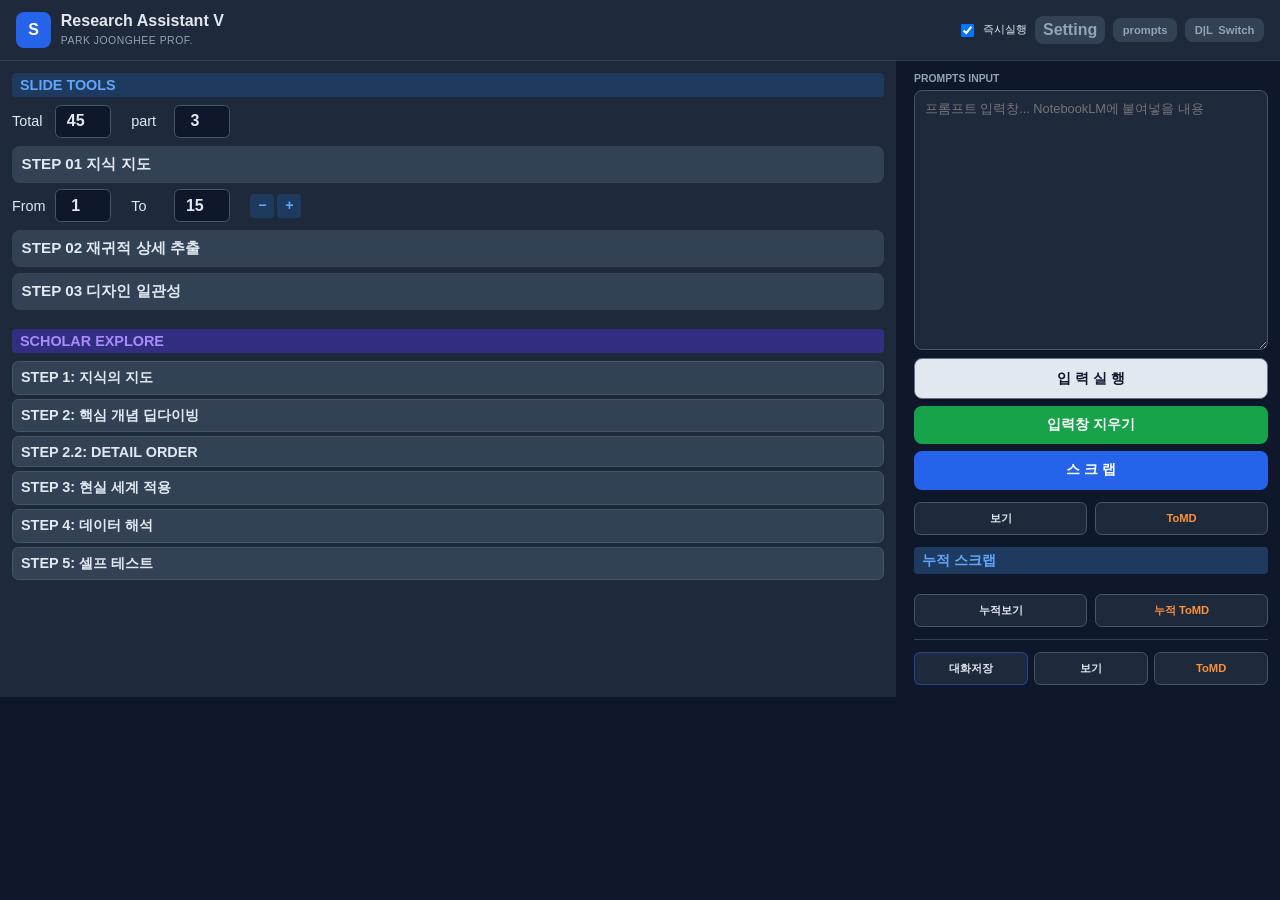
==== popup.html @ ff5d1194 "notebooklm scholar assistant" ====
<!DOCTYPE html>
<html lang="ko">

<head>
    <meta charset="UTF-8">
    <meta name="viewport" content="width=device-width, initial-scale=1.0">
    <title>Research assistant</title>
        <link rel="stylesheet" href="./popup.css">

</head>

<body data-theme="dark">
    <div class="popup-container">
        <div class="header">
            <div class="header-left">
                <div class="header-icon">S</div>
                <div>
                    <h1 style="font-size:1.0rem;">Research Assistant V <span id="extManifestVersion"></span></h1>
                    <span class="header-sub">Park Joonghee prof.</span>
                </div>
            </div>
            <div class="header-right">
                <label
                    style="display:flex;align-items:center;gap:6px;cursor:pointer;font-size:11px;user-select:none;flex-shrink:0;line-height:1.4;">
                    <input type="checkbox" id="chkImmediate" checked style="vertical-align:middle;">
                    <span>즉시실행</span>
                </label>
                <button class="btn-prompts" data-action="openModal" data-arg="settings-modal" title="?ㅼ젙"
                    style="padding: 0.4rem 0.5rem; font-size: 1rem; line-height: 1;">Setting</button>
                <button class="btn-prompts" data-action="openPromptsWindow" title="??λ맂 ?꾨＼?꾪듃">prompts</button>
                <button class="theme-toggle" id="themeToggle" data-action="toggleTheme" title="?쇱씠???ㅽ겕 紐⑤뱶 ?꾪솚">
                    <span id="themeIcon">D|L</span>
                    <span id="themeLabel">Switch</span>
                </button>
            </div>
        </div>
                <div class="main">
            <div class="left-panel">
                <div class="left-panel-rail" aria-label="프롬프트 단축">
                    <button type="button" class="rail-btn rail-btn-slide" data-action="generateSlidePrompt" data-arg="1" title="STEP 01 지식 지도">1</button>
                    <button type="button" class="rail-btn rail-btn-slide" data-action="generateSlidePrompt" data-arg="2" title="STEP 02 재귀적 상세 추출">2</button>
                    <button type="button" class="rail-btn rail-btn-slide" data-action="generateSlidePrompt" data-arg="3" title="STEP 03 디자인 일관성">3</button>
                    <button type="button" class="rail-btn rail-btn-explore" data-action="setExplorePrompt" data-arg="step1" title="STEP 1: 지식의 지도">S1</button>
                    <button type="button" class="rail-btn rail-btn-explore" data-action="setExplorePrompt" data-arg="step2" title="STEP 2: 핵심 개념 딥다이빙">S2</button>
                    <button type="button" class="rail-btn rail-btn-explore rail-btn-tight" data-action="setExplorePrompt" data-arg="step2_2" title="STEP 2.2: DETAIL ORDER">S2.2</button>
                    <button type="button" class="rail-btn rail-btn-explore" data-action="setExplorePrompt" data-arg="step3" title="STEP 3: 현실 세계 적용">S3</button>
                    <button type="button" class="rail-btn rail-btn-explore" data-action="setExplorePrompt" data-arg="step4" title="STEP 4: 데이터 해석">S4</button>
                    <button type="button" class="rail-btn rail-btn-explore" data-action="setExplorePrompt" data-arg="step5" title="STEP 5: 셀프 테스트">S5</button>
                </div>
                <div class="left-panel-full">
                <div class="section-title blue">Slide Tools</div>
                <div class="input-row">
                    <div class="num-group"><span style="font-size:0.9rem">Total</span>
                        <input type="number" id="slideTotal" value="45"></div>
                    <div class="num-group"><span style="font-size:0.9rem">part</span>
                        <input type="number" id="slidePart" value="3"></div>
                </div>
                <button class="btn-step blue" data-action="generateSlidePrompt" data-arg="1">STEP 01 지식 지도</button>
                <div class="input-row" style="flex-wrap:wrap">
                    <div class="num-group"><span style="font-size:0.9rem">From</span><input type="number" id="slideFrom" value="1"></div>
                    <div class="num-group"><span style="font-size:0.9rem">To</span><input type="number" id="slideTo" value="15"></div>
                    <div style="display:flex;gap:3px;margin-left:8px;align-items:center">
                        <button type="button" class="btn-range" id="btnRangePrev" title="이전 구간">−</button>
                        <button type="button" class="btn-range" id="btnRangeNext" title="다음 구간">+</button>
                    </div>
                </div>
                <button class="btn-step" data-action="generateSlidePrompt" data-arg="2">STEP 02 재귀적 상세 추출</button>
                <button class="btn-step" data-action="generateSlidePrompt" data-arg="3">STEP 03 디자인 일관성</button>
                <div class="section-title purple" style="margin-top:12px">Scholar Explore</div>
                <div class="explore-item" data-action="setExplorePrompt" data-arg="step1">STEP 1: 지식의 지도</div>
                <div class="explore-item" data-action="setExplorePrompt" data-arg="step2">STEP 2: 핵심 개념 딥다이빙</div>
                <div class="explore-item" data-action="setExplorePrompt" data-arg="step2_2">STEP 2.2: DETAIL ORDER</div>
                <div class="explore-item" data-action="setExplorePrompt" data-arg="step3">STEP 3: 현실 세계 적용</div>
                <div class="explore-item" data-action="setExplorePrompt" data-arg="step4">STEP 4: 데이터 해석</div>
                <div class="explore-item" data-action="setExplorePrompt" data-arg="step5">STEP 5: 셀프 테스트</div>
                </div>
            </div>
            <div class="panel-splitter" id="panelSplitter" title="드래그하여 좌우 폭 조절"></div>
            <div class="right-panel">
                <div class="prompt-label">Prompts Input</div>
                <textarea id="promptInput" placeholder="프롬프트 입력창... NotebookLM에 붙여넣을 내용"></textarea>
                <button class="btn-execute" data-action="copyMainPrompt">입 력 실 행</button>
                <button class="btn-clear-input" data-action="clearNotebookLMInput" title="NotebookLM 입력창 내용 지우기">입력창 지우기</button>
                <button class="btn-scrap" data-action="initiateScrap">스 크 랩</button>
                <div class="btn-grid">
                    <button class="btn-action" data-action="openViewScrapWindow">보기</button>
                    <button class="btn-action orange" data-action="sendToMD">ToMD</button>
                </div>
                <div class="section-title blue" style="margin-top:12px">누적 스크랩</div>
                <div class="btn-grid">
                    <button class="btn-action" data-action="openViewAccumulatedWindow">누적보기</button>
                    <button class="btn-action orange" data-action="sendAccumulatedToMD">누적 ToMD</button>
                </div>
                <div class="btn-footer">
                    <button class="btn-action btn-save" data-action="saveCurrentScrap">대화저장</button>
                    <button class="btn-action" data-action="openViewScrapWindow">보기</button>
                    <button class="btn-action orange" data-action="sendToMD">ToMD</button>
                </div>
            </div>
        </div>
    </div>

    <div id="view-scrap-modal" class="modal-overlay">
        <div class="modal modal-draggable" id="view-scrap-modal-box" style="width:780px;height:900px;max-height:90vh;display:flex;flex-direction:column;overflow:hidden">
            <div class="modal-header modal-drag-handle" style="cursor:move;user-select:none">
                <h3>스크랩 내용 보기</h3>
                <button class="btn-close" data-action="closeModal" data-arg="view-scrap-modal">닫기</button>
            </div>
            <div class="modal-body" id="scrap-display-container" style="flex:1;overflow:hidden;min-height:0;display:flex;flex-direction:column;padding:0">
                <textarea id="scrapEditArea" class="scrap-edit-textarea" placeholder="스크랩 내용이 없습니다. 스크랩 버튼으로 NotebookLM 답변을 가져오세요." style="flex:1;min-height:200px;resize:none;border:none;outline:none;padding:16px;font-family:inherit;font-size:12px;line-height:1.6"></textarea>
            </div>
            <div class="modal-footer">
                <button class="btn-download" data-action="downloadContent" data-arg="txt">TXT 저장</button>
                <button class="btn-download" data-action="downloadContent" data-arg="md">MD 저장</button>
                <button class="btn-action" data-action="openViewScrapInNewWindow" style="flex:none">새 창</button>
                <button class="btn-tomd" data-action="sendToMDAndClose" data-arg="view-scrap-modal">ToMD로 보내기</button>
            </div>
        </div>
    </div>

    <div id="manual-scrap-modal" class="modal-overlay">
        <div class="modal" style="width:360px">
            <div class="modal-header">
                <h3>수동 스크랩</h3>
                <button class="btn-close" data-action="closeModal" data-arg="manual-scrap-modal">닫기</button>
            </div>
            <div class="modal-body">
                <p style="margin:0 0 12px 0">클립보드를 읽을 수 없습니다. 아래에 NotebookLM 답변을 붙여넣어 주세요.</p>
                <textarea id="manualScrapText" placeholder="내용을 여기에 붙여넣으세요..." style="min-height:120px;background:#f9fafb;color:#1f2937;border:1px solid #e5e7eb"></textarea>
            </div>
            <div class="modal-footer">
                <button class="btn-close" data-action="closeModal" data-arg="manual-scrap-modal">취소</button>
                <button class="btn-tomd" data-action="confirmManualScrap">확인 및 저장</button>
            </div>
        </div>
    </div>

    <div id="accumulated-modal" class="modal-overlay">
        <div class="modal" style="width:380px">
            <div class="modal-header">
                <h3>누적 스크랩 목록</h3>
                <button class="btn-close" data-action="closeModal" data-arg="accumulated-modal">닫기</button>
            </div>
            <div class="modal-body" id="accumulated-display">저장된 스크랩이 없습니다.</div>
            <div class="modal-footer">
                <button class="btn-download" data-action="downloadAccumulatedContent" data-arg="txt">TXT 저장</button>
                <button class="btn-download" data-action="downloadAccumulatedContent" data-arg="md">MD 저장</button>
                <button class="btn-tomd" data-action="sendAccumulatedToMDAndClose" data-arg="accumulated-modal">ToMD로 보내기</button>
            </div>
        </div>
    </div>

    <div id="saved-prompts-modal" class="modal-overlay">
        <div class="modal" style="width:420px;max-height:85vh">
            <div class="modal-header" style="justify-content:space-between;flex-wrap:wrap;gap:8px">
                <h3>저장된 프롬프트</h3>
                <div style="display:flex;gap:6px;align-items:center">
                    <button class="btn-action" data-action="openModal" data-arg="add-prompt-modal" style="padding:6px 10px;font-size:10px">+ 추가</button>
                    <button class="btn-action" data-action="openPromptsFullWindow" style="padding:6px 10px;font-size:10px" title="폴더·검색 등 전체 기능">새 창</button>
                    <button class="btn-close" data-action="closeModal" data-arg="saved-prompts-modal">닫기</button>
                </div>
            </div>
            <div class="modal-body" id="prompts-list" style="max-height:320px;overflow-y:auto">저장된 프롬프트가 없습니다.</div>
        </div>
    </div>

    <div id="add-prompt-modal" class="modal-overlay">
        <div class="modal" style="width:400px">
            <div class="modal-header">
                <h3>프롬프트 저장</h3>
                <button class="btn-close" data-action="closeModal" data-arg="add-prompt-modal">닫기</button>
            </div>
            <div class="modal-body" style="display:flex;flex-direction:column;gap:12px">
                <div>
                    <label class="prompt-label">제목</label>
                    <input type="text" id="newPromptTitle" class="modal-input" placeholder="프롬프트 제목">
                </div>
                <div>
                    <label class="prompt-label">내용</label>
                    <textarea id="newPromptContent" class="modal-input" placeholder="프롬프트 내용..." style="min-height:120px;resize:vertical"></textarea>
                </div>
            </div>
            <div class="modal-footer">
                <button class="btn-close" data-action="closeModal" data-arg="add-prompt-modal">취소</button>
                <button class="btn-download" data-action="saveNewPrompt" style="background:#16a34a;color:#fff">저장</button>
            </div>
        </div>
    </div>

    <div id="settings-modal-slot"></div>
    <div id="message-box" class="msg-toast">메시지</div>
    <script src="confirm/confirm.js"></script>
    <script src="popup_setting/popup-settings.js"></script>
    <script src="popup.js"></script>
</body>
</html>
---- popup.css ----
/* Base Layout */
* {
            box-sizing: border-box;
        }

        html {
            font-size: clamp(11px, 1.8vw + 6px, 16px);
        }

        body {
            margin: 0;
            font-family: 'Segoe UI', 'Malgun Gothic', sans-serif;
            font-size: 1rem;
            min-width: 320px;
            min-height: 400px;
            width: 100%;
            height: 100%;
            overflow-x: hidden;
            transition: background 0.3s, color 0.3s;
        }

        body[data-theme="dark"] {
            color: #e2e8f0;
            background: #0f172a;
        }

        body[data-theme="light"] {
            color: #1f2937;
            background: #f9fafb;
        }

        /* Popup Structure */
.popup-container {
            display: flex;
            flex-direction: column;
            height: 100%;
            min-height: 0;
        }

        .header {
            padding: 0.75rem 1rem;
            display: flex;
            align-items: center;
            justify-content: space-between;
            gap: 0.6rem;
            transition: background 0.3s, border-color 0.3s;
            flex-shrink: 0;
            min-height: 2.75rem;
            overflow: visible;
        }

        body[data-theme="dark"] .header {
            background: #1e293b;
            border-bottom: 1px solid #334155;
        }

        body[data-theme="light"] .header {
            background: #fff;
            border-bottom: 1px solid #e5e7eb;
        }

        .header-left {
            display: flex;
            align-items: center;
            gap: 0.6rem;
        }

        .header-right {
            display: flex;
            align-items: center;
            gap: 0.5rem;
            flex-shrink: 0;
            position: relative;
            z-index: 10;
        }

        .left-panel-rail {
            display: none;
            flex-direction: column;
            gap: 6px;
            align-items: center;
            width: 100%;
        }

        .rail-btn {
            width: 28px;
            min-height: 26px;
            padding: 1px;
            border: none;
            border-radius: 5px;
            font-size: 10px;
            font-weight: 800;
            cursor: pointer;
            line-height: 1.05;
            font-family: inherit;
            transition: filter 0.12s, transform 0.08s;
        }

        .rail-btn:hover {
            filter: brightness(1.12);
        }

        .rail-btn:active {
            transform: scale(0.94);
        }

        .rail-btn-slide {
            background: #ea580c;
            color: #fff;
        }

        .rail-btn-explore {
            background: #7c3aed;
            color: #fff;
        }

        .rail-btn-tight {
            font-size: 8px;
            font-weight: 800;
        }

        /* NotebookLM 사이드바 iframe 폭에 맞춤(고정 px 제거) */
        html.popup-sidebar-compact {
            width: 100%;
            max-width: 100%;
        }

        body.popup-sidebar-compact {
            width: 100%;
            max-width: 100%;
            overflow-x: hidden;
        }

        body.popup-sidebar-compact .popup-container {
            max-width: 100%;
        }

        body.popup-sidebar-compact .main {
            --left-panel-width: 34px;
        }

        body.popup-sidebar-compact .left-panel {
            width: 34px !important;
            flex: 0 0 34px !important;
            min-width: 34px !important;
            max-width: 34px !important;
            padding: 4px 2px;
            overflow-y: auto;
            overflow-x: hidden;
        }

        body.popup-sidebar-compact .left-panel-full {
            display: none !important;
        }

        body.popup-sidebar-compact .left-panel-rail {
            display: flex;
        }

        body.popup-sidebar-compact .panel-splitter {
            display: none;
        }

        body.popup-sidebar-compact .right-panel {
            flex: 1;
            min-width: 0;
            padding: 0.6rem 0.5rem;
        }

        body.popup-sidebar-compact .header {
            padding: 0.55rem 0.65rem;
            gap: 0.35rem;
        }

        body.popup-sidebar-compact .header h1 {
            font-size: 0.92rem !important;
        }

        body.popup-sidebar-compact .header-sub {
            font-size: 0.58rem;
        }

        body.popup-sidebar-compact .header-right {
            gap: 0.35rem;
            flex-wrap: wrap;
            justify-content: flex-end;
        }

        body.popup-sidebar-compact .header-right label span:last-child {
            display: none;
        }

        body.popup-sidebar-compact .btn-prompts {
            padding: 0.3rem 0.45rem;
            font-size: 0.65rem;
        }

        body.popup-sidebar-compact .theme-toggle #themeLabel {
            display: none;
        }

        body.popup-sidebar-compact .theme-toggle {
            padding: 0.35rem 0.45rem;
        }

        body.popup-sidebar-compact #promptInput {
            min-height: 120px;
            max-height: min(55vh, 420px);
            resize: vertical;
        }

        body.popup-sidebar-compact .btn-execute,
        body.popup-sidebar-compact .btn-clear-input,
        body.popup-sidebar-compact .btn-scrap {
            padding: 0.5rem;
            font-size: 0.78rem;
            margin-top: 0.35rem;
        }

        body.popup-sidebar-compact .btn-grid {
            margin-top: 0.5rem;
            gap: 0.35rem;
        }

        body.popup-sidebar-compact .section-title {
            font-size: 0.75rem;
            margin-top: 8px;
            margin-bottom: 0.35rem;
        }

        .header-icon {
            width: 2.2rem;
            height: 2.2rem;
            min-width: 2.2rem;
            background: #2563eb;
            border-radius: 0.5rem;
            display: flex;
            align-items: center;
            justify-content: center;
            color: #fff;
            font-weight: bold;
            font-size: 1rem;
        }

        .header h1 {
            margin: 0;
            font-size: 1.1rem;
            font-weight: 700;
        }

        .header-sub {
            font-size: 0.65rem;
            text-transform: uppercase;
            letter-spacing: 0.05em;
        }

        body[data-theme="dark"] .header-sub {
            color: #94a3b8;
        }

        body[data-theme="light"] .header-sub {
            color: #6b7280;
        }

        .theme-toggle {
            padding: 0.4rem 0.6rem;
            border-radius: 0.5rem;
            font-size: 0.7rem;
            font-weight: 600;
            cursor: pointer;
            border: none;
            display: flex;
            align-items: center;
            gap: 0.35rem;
            transition: all 0.2s;
        }

        body[data-theme="dark"] .theme-toggle {
            background: #334155;
            color: #94a3b8;
        }

        body[data-theme="dark"] .theme-toggle:hover {
            background: #475569;
            color: #e2e8f0;
        }

        body[data-theme="light"] .theme-toggle {
            background: #e5e7eb;
            color: #4b5563;
        }

        body[data-theme="light"] .theme-toggle:hover {
            background: #d1d5db;
        }

        .btn-prompts {
            padding: 0.4rem 0.6rem;
            border-radius: 0.5rem;
            font-size: 0.7rem;
            font-weight: 600;
            cursor: pointer;
            border: none;
            position: relative;
            z-index: 1;
        }

        body[data-theme="dark"] .btn-prompts {
            background: #334155;
            color: #94a3b8;
        }

        body[data-theme="dark"] .btn-prompts:hover {
            background: #475569;
            color: #e2e8f0;
        }

        body[data-theme="light"] .btn-prompts {
            background: #e5e7eb;
            color: #4b5563;
        }

        body[data-theme="light"] .btn-prompts:hover {
            background: #d1d5db;
        }

        .main {
            display: flex;
            flex: 1;
            overflow: hidden;
            min-height: 0;
            --left-panel-width: 70%;
        }

        .left-panel {
            width: var(--left-panel-width, 70%);
            flex-shrink: 0;
            overflow-y: auto;
            padding: 0.75rem;
            transition: background 0.3s, border-color 0.3s;
        }

        body[data-theme="dark"] .left-panel {
            background: #1e293b;
            border-right: none;
        }

        body[data-theme="light"] .left-panel {
            background: #fff;
            border-right: none;
        }

        .panel-splitter {
            width: 6px;
            flex-shrink: 0;
            cursor: col-resize;
            background: transparent;
            transition: background 0.15s;
        }

        body[data-theme="dark"] .panel-splitter:hover {
            background: #475569;
        }

        body[data-theme="light"] .panel-splitter:hover {
            background: #d1d5db;
        }

        /* Right Panel */
.right-panel {
            flex: 1;
            display: flex;
            flex-direction: column;
            padding: 0.75rem;
            overflow: hidden;
            min-width: 0;
            transition: background 0.3s;
        }

        body[data-theme="dark"] .right-panel {
            background: #0f172a;
            color: #e2e8f0;
        }

        body[data-theme="light"] .right-panel {
            background: #f3f4f6;
            color: #1f2937;
        }

        /* Section Headers */
.section-title {
            font-size: 0.9rem;
            font-weight: 700;
            text-transform: uppercase;
            margin-bottom: 0.5rem;
            padding: 0.25rem 0.5rem;
            border-radius: 0.25rem;
        }

        body[data-theme="dark"] .section-title.blue {
            background: #1e3a5f;
            color: #60a5fa;
        }

        body[data-theme="light"] .section-title.blue {
            background: #dbeafe;
            color: #1d4ed8;
        }

        body[data-theme="dark"] .section-title.purple {
            background: #312e81;
            color: #a78bfa;
        }

        body[data-theme="light"] .section-title.purple {
            background: #ede9fe;
            color: #5b21b6;
        }

        /* Action Buttons */
.btn-step {
            width: 100%;
            padding: 0.5rem 0.6rem;
            margin-bottom: 0.4rem;
            border: none;
            border-radius: 0.5rem;
            font-size: 0.95rem;
            font-weight: 600;
            cursor: pointer;
            text-align: left;
            transition: background 0.15s;
        }

        body[data-theme="dark"] .btn-step {
            background: #334155;
            color: #e2e8f0;
        }

        body[data-theme="dark"] .btn-step:hover {
            background: #475569;
        }

        body[data-theme="dark"] .btn-step.blue:hover {
            background: #1e3a5f;
            color: #60a5fa;
        }

        body[data-theme="light"] .btn-step {
            background: #f3f4f6;
            color: #374151;
        }

        body[data-theme="light"] .btn-step:hover {
            background: #e5e7eb;
        }

        body[data-theme="light"] .btn-step.blue:hover {
            background: #dbeafe;
            color: #1d4ed8;
        }

        /* Prompt Number Inputs */
.input-row {
            display: flex;
            gap: 0.75rem;
            align-items: center;
            margin-bottom: 0.5rem;
            flex-wrap: wrap;
        }

        .input-row .num-group {
            display: flex;
            align-items: center;
            gap: 0.5rem;
        }

        .input-row .num-group span {
            min-width: 2.2rem;
        }

        .input-row .num-group+.num-group {
            margin-left: 0.5rem;
        }

        .input-row input {
            width: 3.5rem;
            min-width: 3.5rem;
            padding: 0.4rem 0.5rem;
            border-radius: 0.35rem;
            text-align: center;
            font-size: 1.05rem;
            font-weight: 600;
        }

        body[data-theme="dark"] .input-row input {
            background: #0f172a;
            border: 1px solid #475569;
            color: #e2e8f0;
        }

        body[data-theme="light"] .input-row input {
            background: #fff;
            border: 1px solid #d1d5db;
            color: #1f2937;
        }

        .btn-range {
            width: 1.5rem;
            height: 1.5rem;
            padding: 0;
            border-radius: 0.25rem;
            font-size: 0.9rem;
            font-weight: 700;
            line-height: 1;
            cursor: pointer;
            border: none;
            display: flex;
            align-items: center;
            justify-content: center;
        }

        body[data-theme="dark"] .btn-range {
            background: #1e3a5f;
            color: #60a5fa;
        }

        body[data-theme="dark"] .btn-range:hover {
            background: #2563eb;
            color: #fff;
        }

        body[data-theme="light"] .btn-range {
            background: #dbeafe;
            color: #1d4ed8;
        }

        body[data-theme="light"] .btn-range:hover {
            background: #2563eb;
            color: #fff;
        }

        .prompt-label {
            font-size: 0.65rem;
            font-weight: 600;
            text-transform: uppercase;
            margin-bottom: 0.4rem;
        }

        body[data-theme="dark"] .prompt-label {
            color: #94a3b8;
        }

        body[data-theme="light"] .prompt-label {
            color: #6b7280;
        }
          /* prompt textarea   */
        textarea {
            width: 100%;
            min-height: 9rem;
            padding: 0.6rem;
            border-radius: 0.5rem;
            font-size: 0.8rem;
            resize: vertical;
            outline: none;
            font-family: inherit;
        }

        body[data-theme="dark"] textarea {
            background: #1e293b;
            border: 1px solid #475569;
            color: #e2e8f0;
        }

        body[data-theme="dark"] textarea:focus {
            border-color: #60a5fa;
        }

        body[data-theme="light"] textarea {
            background: #fff;
            border: 1px solid #d1d5db;
            color: #1f2937;
        }

body[data-theme="light"] textarea:focus {
    border-color: #2563eb;
}

/* Main prompt input: make the initial editor area taller for easier review */
#promptInput {
    min-height: 260px;
    resize: vertical;
    max-height: min(70vh, 720px);
}

.btn-execute {
            width: 100%;
            padding: 0.65rem;
            margin-top: 0.5rem;
            border-radius: 0.5rem;
            font-weight: 700;
            font-size: 0.85rem;
            cursor: pointer;
            box-shadow: 0 2px 0 rgba(0, 0, 0, 0.2);
            transition: all 0.1s;
        }

        body[data-theme="dark"] .btn-execute {
            background: #e2e8f0;
            color: #0f172a;
            border: 1px solid #64748b;
        }

        body[data-theme="light"] .btn-execute {
            background: #fff;
            color: #000;
            border: 1px solid #e5e7eb;
        }

        .btn-execute:active {
            box-shadow: 0 0 0;
            transform: translateY(2px);
        }

        .btn-clear-input {
            width: 100%;
            padding: 0.65rem;
            margin-top: 0.4rem;
            background: #16a34a;
            color: #fff;
            border: none;
            border-radius: 0.5rem;
            font-weight: 700;
            font-size: 0.85rem;
            cursor: pointer;
            transition: background 0.15s;
        }

        .btn-clear-input:hover {
            background: #15803d;
        }

        .btn-scrap {
            width: 100%;
            padding: 0.65rem;
            margin-top: 0.4rem;
            background: #2563eb;
            color: #fff;
            border: none;
            border-radius: 0.5rem;
            font-weight: 700;
            font-size: 0.85rem;
            cursor: pointer;
            transition: background 0.15s;
        }

        .btn-scrap:hover {
            background: #1d4ed8;
        }

        .btn-grid {
            display: grid;
            grid-template-columns: 1fr 1fr;
            gap: 0.5rem;
            margin-top: 0.75rem;
        }

        .btn-action {
            padding: 0.5rem;
            border-radius: 0.4rem;
            font-size: 0.7rem;
            font-weight: 600;
            cursor: pointer;
            transition: background 0.15s;
        }

        body[data-theme="dark"] .btn-action {
            border: 1px solid #475569;
            background: #1e293b;
            color: #e2e8f0;
        }

        body[data-theme="dark"] .btn-action:hover {
            background: #334155;
        }

        body[data-theme="light"] .btn-action {
            border: 1px solid #d1d5db;
            background: #fff;
            color: #374151;
        }

        body[data-theme="light"] .btn-action:hover {
            background: #f3f4f6;
        }

        .btn-action.orange {
            color: #fb923c !important;
        }

        .btn-footer {
            display: grid;
            grid-template-columns: 1fr 1fr 1fr;
            gap: 0.4rem;
            margin-top: 0.75rem;
            padding-top: 0.75rem;
            transition: border-color 0.3s;
        }

        body[data-theme="dark"] .btn-footer {
            border-top: 1px solid #334155;
        }

        body[data-theme="light"] .btn-footer {
            border-top: 1px solid #e5e7eb;
        }

        .btn-save {
            background: rgba(37, 99, 235, 0.2);
            color: #60a5fa;
            border: 1px solid rgba(37, 99, 235, 0.5) !important;
        }

        .btn-save:hover {
            background: rgba(37, 99, 235, 0.3) !important;
        }

        .modal-overlay {
            display: none;
            position: fixed;
            inset: 0;
            background: rgba(0, 0, 0, 0.7);
            z-index: 100;
            align-items: center;
            justify-content: center;
            padding: 16px;
        }

        .modal-overlay.show {
            display: flex;
        }

        /* Modals */
.modal {
            border-radius: 12px;
            max-width: 100%;
            max-height: 90%;
            overflow: hidden;
            display: flex;
            flex-direction: column;
            transition: background 0.3s, color 0.3s;
        }

        body[data-theme="dark"] .modal {
            background: #1e293b;
            color: #e2e8f0;
        }

        body[data-theme="light"] .modal {
            background: #fff;
            color: #1f2937;
        }

        .modal-header {
            padding: 12px 16px;
            display: flex;
            justify-content: space-between;
            align-items: center;
            transition: border-color 0.3s;
        }

        body[data-theme="dark"] .modal-header {
            border-bottom: 1px solid #334155;
        }

        body[data-theme="light"] .modal-header {
            border-bottom: 1px solid #e5e7eb;
        }

        .modal-header h3 {
            margin: 0;
            font-size: 14px;
        }

        .modal-body {
            flex: 1;
            overflow-y: auto;
            padding: 16px;
            font-size: 11px;
            white-space: pre-wrap;
            max-height: 300px;
        }

        .modal-footer {
            padding: 12px 16px;
            display: flex;
            gap: 8px;
            transition: border-color 0.3s;
        }

        body[data-theme="dark"] .modal-footer {
            border-top: 1px solid #334155;
        }

        body[data-theme="light"] .modal-footer {
            border-top: 1px solid #e5e7eb;
        }

        .modal-footer button {
            flex: 1;
            padding: 8px;
            border-radius: 8px;
            font-weight: 600;
            font-size: 11px;
            cursor: pointer;
            border: none;
        }

        .btn-close {
            background: #475569;
            color: #e2e8f0;
        }

        body[data-theme="light"] .btn-close {
            background: #e5e7eb;
            color: #374151;
        }

        .btn-download {
            background: #334155;
            color: #fff;
        }

        body[data-theme="light"] .btn-download {
            background: #1f2937;
            color: #fff;
        }

        .btn-tomd {
            background: #ea580c;
            color: #fff;
        }

        .explore-item {
            padding: 0.4rem 0.5rem;
            margin-bottom: 0.25rem;
            border-radius: 0.4rem;
            cursor: pointer;
            font-size: 0.9rem;
            font-weight: 600;
            transition: all 0.15s;
        }

        body[data-theme="dark"] .explore-item {
            background: #334155;
            color: #e2e8f0;
            border: 1px solid #475569;
        }

        body[data-theme="dark"] .explore-item:hover {
            background: #1e3a5f;
            color: #60a5fa;
            border-color: #3b82f6;
        }

        body[data-theme="light"] .explore-item {
            background: #f9fafb;
            color: #4b5563;
            border: 1px solid #e5e7eb;
        }

        body[data-theme="light"] .explore-item:hover {
            background: #eff6ff;
            color: #2563eb;
            border-color: #bfdbfe;
        }

        .msg-toast {
            position: fixed;
            top: 250px;
            left: 50%;
            transform: translateX(-50%);
            padding: 8px 16px;
            border-radius: 999px;
            font-size: 11px;
            font-weight: 600;
            z-index: 200;
            opacity: 0;
            pointer-events: none;
            transition: opacity 0.3s;
        }

        body[data-theme="dark"] .msg-toast {
            background: #1e293b;
            color: #e2e8f0;
        }

        body[data-theme="light"] .msg-toast {
            background: #1f2937;
            color: #fff;
        }

        .msg-toast.show {
            opacity: 1;
        }

        body[data-theme="light"] #manualScrapText {
            background: #f9fafb !important;
            color: #1f2937 !important;
            border: 1px solid #e5e7eb !important;
        }

        body[data-theme="dark"] #manualScrapText {
            background: #1e293b !important;
            color: #e2e8f0 !important;
            border: 1px solid #475569 !important;
        }

        .scrap-edit-textarea {
            width: 100%;
        }

        body[data-theme="dark"] .scrap-edit-textarea {
            background: #0f172a;
            color: #e2e8f0;
        }

        body[data-theme="light"] .scrap-edit-textarea {
            background: #fff;
            color: #1f2937;
        }

        .modal-input {
            width: 100%;
            padding: 8px 10px;
            border-radius: 6px;
            font-size: 11px;
            margin-top: 4px;
        }

        body[data-theme="dark"] .modal-input {
            background: #1e293b;
            border: 1px solid #475569;
            color: #e2e8f0;
        }

        body[data-theme="light"] .modal-input {
            background: #fff;
            border: 1px solid #d1d5db;
            color: #1f2937;
        }

        .prompt-card {
            padding: 10px 12px;
            margin-bottom: 8px;
            border-radius: 8px;
            cursor: pointer;
            transition: background 0.15s;
        }

        body[data-theme="dark"] .prompt-card {
            background: #1e293b;
            border: 1px solid #334155;
        }

        body[data-theme="dark"] .prompt-card:hover {
            background: #334155;
        }

        body[data-theme="light"] .prompt-card {
            background: #f3f4f6;
            border: 1px solid #e5e7eb;
        }

        body[data-theme="light"] .prompt-card:hover {
            background: #e5e7eb;
        }
    

/* Slide tool labels and number fields */
.num-label {
    font-size: 0.9rem;
}

#slideTotal,
#slidePart,
#slideFrom,
#slideTo {
    font-size: 1rem;
}


/* Previous/next range buttons beside From/To inputs */
.range-btn-group {
    display: flex;        /* 내부 버튼들을 가로 한 줄로 배치 */
    gap: 1px;             /* 버튼 사이 간격 */
    margin-left: 2px;     /* 왼쪽 입력 그룹과의 거리 */
    align-items: center;  /* 버튼 높이를 세로 가운데로 정렬 */
}


/* Keep From/To inputs and range buttons on a single line */
.slide-range-row {
    flex-wrap: nowrap;
    gap: 0.25rem;
}

.slide-range-row .num-group {
    gap: 0.2rem;
}

.slide-range-row .num-group + .num-group {
    margin-left: 0.1rem;
}

.range-btn-group-compact {
    gap: 2px;
    margin-left: 4px;
    flex-shrink: 0;
}
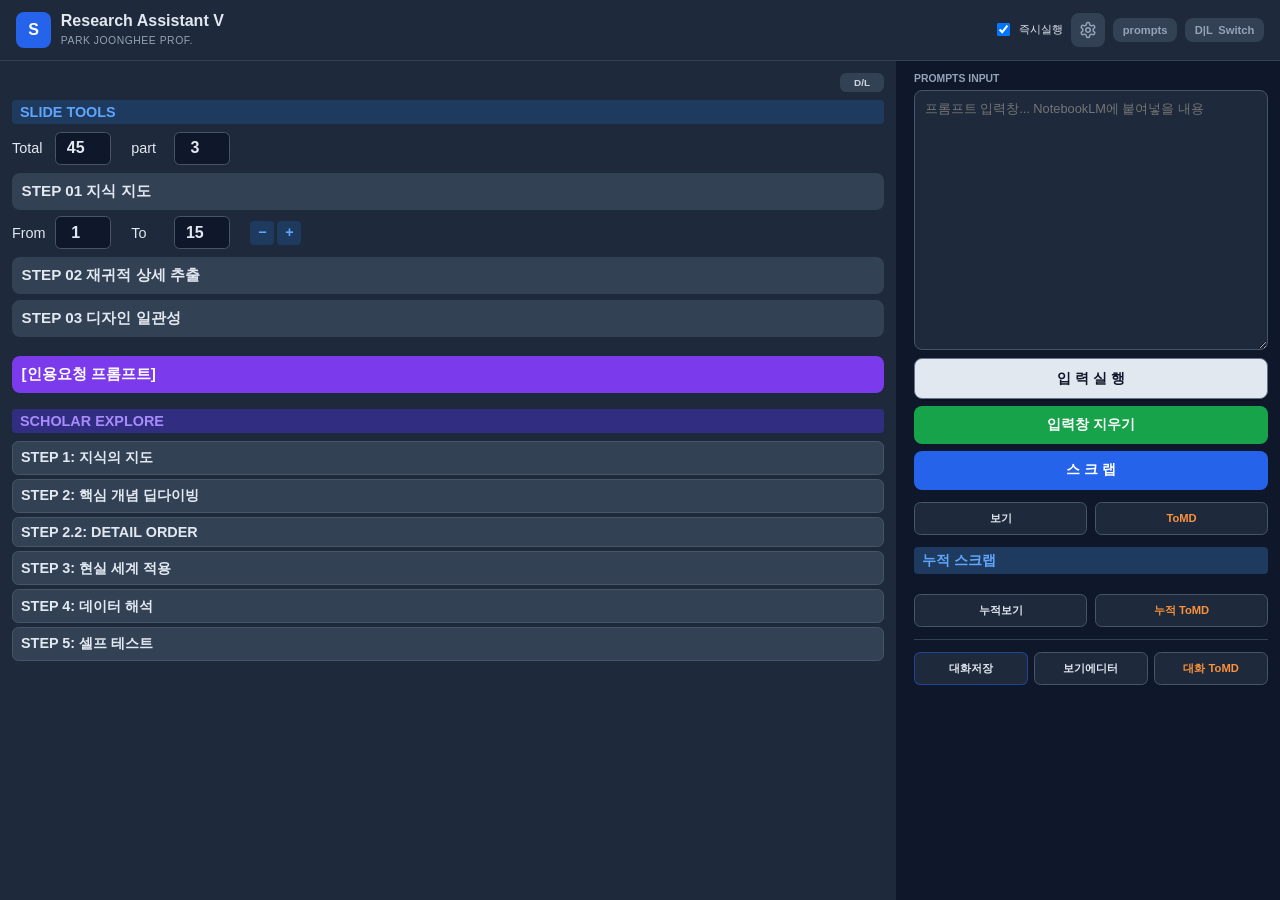
==== commit e0ef594e: "final edit" ====
--- a/popup.html
+++ b/popup.html
@@ -25,10 +25,11 @@
                     <input type="checkbox" id="chkImmediate" checked style="vertical-align:middle;">
                     <span>즉시실행</span>
                 </label>
-                <button class="btn-prompts" data-action="openModal" data-arg="settings-modal" title="?ㅼ젙"
-                    style="padding: 0.4rem 0.5rem; font-size: 1rem; line-height: 1;">Setting</button>
-                <button class="btn-prompts" data-action="openPromptsWindow" title="??λ맂 ?꾨＼?꾪듃">prompts</button>
-                <button class="theme-toggle" id="themeToggle" data-action="toggleTheme" title="?쇱씠???ㅽ겕 紐⑤뱶 ?꾪솚">
+                <button type="button" class="btn-prompts btn-settings-icon" data-action="openModal" data-arg="settings-modal" title="환경설정" aria-label="환경설정">
+                    <svg class="btn-settings-icon-svg" xmlns="http://www.w3.org/2000/svg" width="18" height="18" viewBox="0 0 24 24" fill="none" stroke="currentColor" stroke-width="2" stroke-linecap="round" stroke-linejoin="round" aria-hidden="true"><path d="M12.22 2h-.44a2 2 0 0 0-2 2v.18a2 2 0 0 1-1 1.73l-.43.25a2 2 0 0 1-2 0l-.15-.08a2 2 0 0 0-2.73.73l-.22.38a2 2 0 0 0 .73 2.73l.15.1a2 2 0 0 1 1 1.72v.51a2 2 0 0 1-1 1.74l-.15.09a2 2 0 0 0-.73 2.73l.22.38a2 2 0 0 0 2.73.73l.15-.08a2 2 0 0 1 2 0l.43.25a2 2 0 0 1 1 1.73V20a2 2 0 0 0 2 2h.44a2 2 0 0 0 2-2v-.18a2 2 0 0 1 1-1.73l.43-.25a2 2 0 0 1 2 0l.15.08a2 2 0 0 0 2.73-.73l.22-.39a2 2 0 0 0-.73-2.73l-.15-.08a2 2 0 0 1-1-1.74v-.5a2 2 0 0 1 1-1.74l.15-.09a2 2 0 0 0 .73-2.73l-.22-.38a2 2 0 0 0-2.73-.73l-.15.08a2 2 0 0 1-2 0l-.43-.25a2 2 0 0 1-1-1.73V4a2 2 0 0 0-2-2z"/><circle cx="12" cy="12" r="3"/></svg>
+                </button>
+                <button type="button" class="btn-prompts" data-action="openPromptsWindow" title="저장된 프롬프트">prompts</button>
+                <button type="button" class="theme-toggle" id="themeToggle" data-action="toggleTheme" title="다크/라이트 테마 전환">
                     <span id="themeIcon">D|L</span>
                     <span id="themeLabel">Switch</span>
                 </button>
@@ -46,8 +47,12 @@
                     <button type="button" class="rail-btn rail-btn-explore" data-action="setExplorePrompt" data-arg="step3" title="STEP 3: 현실 세계 적용">S3</button>
                     <button type="button" class="rail-btn rail-btn-explore" data-action="setExplorePrompt" data-arg="step4" title="STEP 4: 데이터 해석">S4</button>
                     <button type="button" class="rail-btn rail-btn-explore" data-action="setExplorePrompt" data-arg="step5" title="STEP 5: 셀프 테스트">S5</button>
+                    <button type="button" class="rail-btn rail-btn-theme" data-action="toggleTheme" title="다크/라이트 전환">D/L</button>
                 </div>
                 <div class="left-panel-full">
+                <div style="display:flex;justify-content:flex-end;margin-bottom:8px;">
+                    <button type="button" class="sidebar-theme-mini" data-action="toggleTheme" title="다크/라이트 전환">D/L</button>
+                </div>
                 <div class="section-title blue">Slide Tools</div>
                 <div class="input-row">
                     <div class="num-group"><span style="font-size:0.9rem">Total</span>
@@ -66,7 +71,8 @@
                 </div>
                 <button class="btn-step" data-action="generateSlidePrompt" data-arg="2">STEP 02 재귀적 상세 추출</button>
                 <button class="btn-step" data-action="generateSlidePrompt" data-arg="3">STEP 03 디자인 일관성</button>
-                <div class="section-title purple" style="margin-top:12px">Scholar Explore</div>
+                <button class="btn-step" data-action="appendCitationPrompt" style="margin-top:12px;background:#7c3aed;color:#fff;border-color:#6d28d9;">[인용요청 프롬프트]</button>
+                <div class="section-title purple" style="margin-top:10px">Scholar Explore</div>
                 <div class="explore-item" data-action="setExplorePrompt" data-arg="step1">STEP 1: 지식의 지도</div>
                 <div class="explore-item" data-action="setExplorePrompt" data-arg="step2">STEP 2: 핵심 개념 딥다이빙</div>
                 <div class="explore-item" data-action="setExplorePrompt" data-arg="step2_2">STEP 2.2: DETAIL ORDER</div>
@@ -93,8 +99,8 @@
                 </div>
                 <div class="btn-footer">
                     <button class="btn-action btn-save" data-action="saveCurrentScrap">대화저장</button>
-                    <button class="btn-action" data-action="openViewScrapWindow">보기</button>
-                    <button class="btn-action orange" data-action="sendToMD">ToMD</button>
+                    <button class="btn-action" data-action="openSavedConversationsInViewEditor">보기에디터</button>
+                    <button class="btn-action orange" data-action="sendSavedConversationsToMD">대화 ToMD</button>
                 </div>
             </div>
         </div>
--- a/popup.css
+++ b/popup.css
@@ -5,6 +5,9 @@
 
         html {
             font-size: clamp(11px, 1.8vw + 6px, 16px);
+            width: 100%;
+            height: 100%;
+            overflow: hidden;
         }
 
         body {
@@ -15,7 +18,7 @@
             min-height: 400px;
             width: 100%;
             height: 100%;
-            overflow-x: hidden;
+            overflow: hidden;
             transition: background 0.3s, color 0.3s;
         }
 
@@ -34,6 +37,7 @@
             display: flex;
             flex-direction: column;
             height: 100%;
+            min-width: 0;
             min-height: 0;
         }
 
@@ -114,6 +118,11 @@
             color: #fff;
         }
 
+        .rail-btn-theme {
+            background: #0ea5e9;
+            color: #fff;
+        }
+
         .rail-btn-tight {
             font-size: 8px;
             font-weight: 800;
@@ -195,6 +204,18 @@
             font-size: 0.65rem;
         }
 
+        body.popup-sidebar-compact .btn-settings-icon {
+            width: 1.85rem;
+            height: 1.85rem;
+            min-width: 1.85rem;
+            padding: 0;
+        }
+
+        body.popup-sidebar-compact .btn-settings-icon-svg {
+            width: 16px;
+            height: 16px;
+        }
+
         body.popup-sidebar-compact .theme-toggle #themeLabel {
             display: none;
         }
@@ -324,20 +345,76 @@
             background: #d1d5db;
         }
 
+        .sidebar-theme-mini {
+            padding: 0.22rem 0.45rem;
+            border-radius: 0.4rem;
+            font-size: 0.62rem;
+            font-weight: 700;
+            cursor: pointer;
+            border: none;
+            line-height: 1.2;
+            min-width: 44px;
+        }
+
+        body[data-theme="dark"] .sidebar-theme-mini {
+            background: #334155;
+            color: #cbd5e1;
+        }
+
+        body[data-theme="dark"] .sidebar-theme-mini:hover {
+            background: #475569;
+            color: #f1f5f9;
+        }
+
+        body[data-theme="light"] .sidebar-theme-mini {
+            background: #e5e7eb;
+            color: #4b5563;
+        }
+
+        body[data-theme="light"] .sidebar-theme-mini:hover {
+            background: #d1d5db;
+            color: #1f2937;
+        }
+
+        /* 설정: 톱니 아이콘 — flex로 아이콘 중앙 정렬 */
+        .btn-settings-icon {
+            display: flex;
+            align-items: center;
+            justify-content: center;
+            width: 2.15rem;
+            height: 2.15rem;
+            min-width: 2.15rem;
+            padding: 0;
+            flex-shrink: 0;
+        }
+
+        .btn-settings-icon-svg {
+            display: block;
+            flex-shrink: 0;
+        }
+
         .main {
             display: flex;
             flex: 1;
             overflow: hidden;
+            min-width: 0;
             min-height: 0;
             --left-panel-width: 70%;
         }
 
         .left-panel {
             width: var(--left-panel-width, 70%);
+            flex: 0 0 var(--left-panel-width, 70%);
+            min-width: 0;
+            min-height: 0;
             flex-shrink: 0;
             overflow-y: auto;
             padding: 0.75rem;
             transition: background 0.3s, border-color 0.3s;
+        }
+
+        .left-panel-full {
+            min-width: 0;
         }
 
         body[data-theme="dark"] .left-panel {
@@ -372,8 +449,10 @@
             display: flex;
             flex-direction: column;
             padding: 0.75rem;
-            overflow: hidden;
+            overflow-x: hidden;
+            overflow-y: auto;
             min-width: 0;
+            min-height: 0;
             transition: background 0.3s;
         }
 
@@ -587,9 +666,9 @@
 
 /* Main prompt input: make the initial editor area taller for easier review */
 #promptInput {
-    min-height: 260px;
+    min-height: clamp(180px, 34vh, 260px);
     resize: vertical;
-    max-height: min(70vh, 720px);
+    max-height: min(48vh, 420px);
 }
 
 .btn-execute {
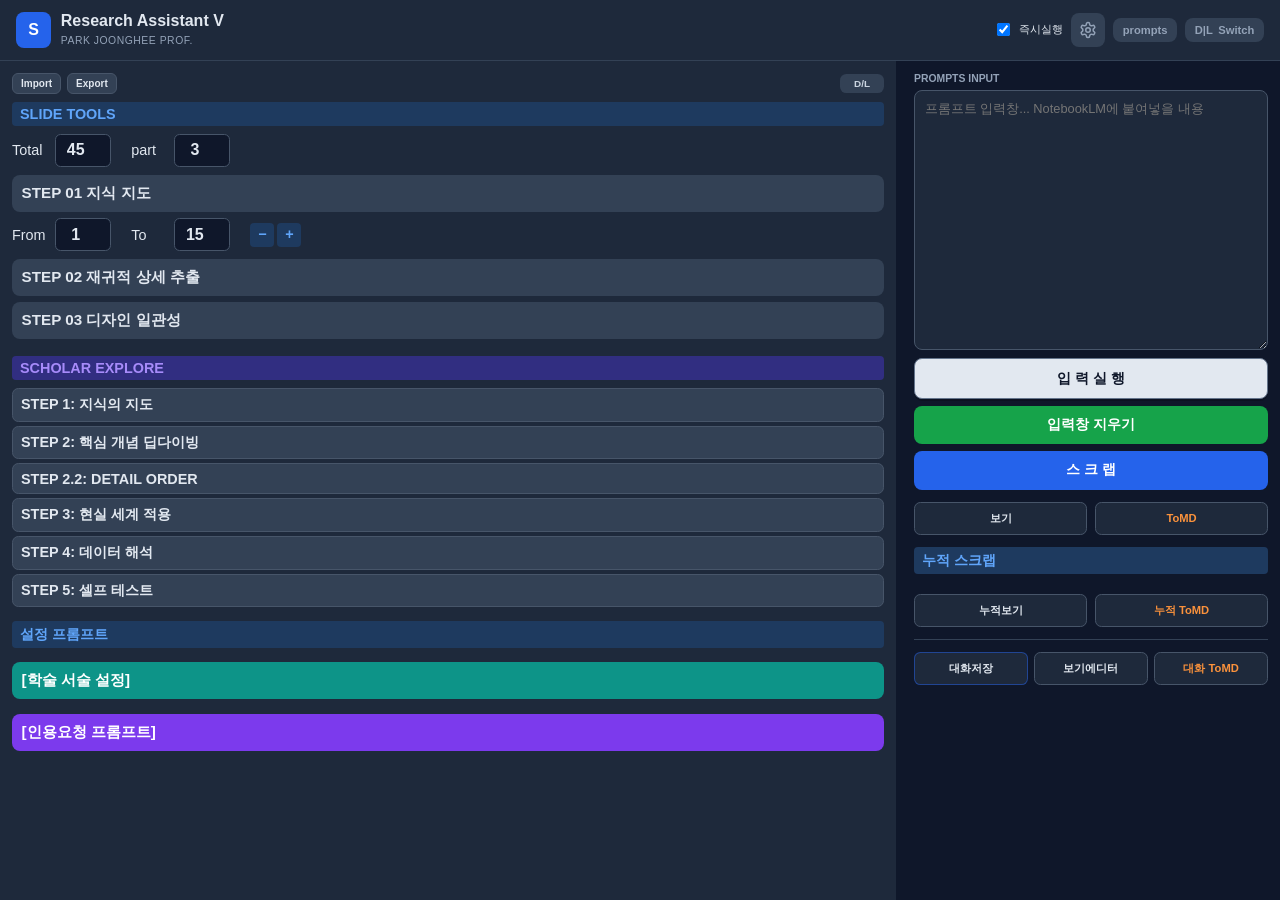
==== commit 10660324: "folder" ====
--- a/popup.html
+++ b/popup.html
@@ -47,10 +47,16 @@
                     <button type="button" class="rail-btn rail-btn-explore" data-action="setExplorePrompt" data-arg="step3" title="STEP 3: 현실 세계 적용">S3</button>
                     <button type="button" class="rail-btn rail-btn-explore" data-action="setExplorePrompt" data-arg="step4" title="STEP 4: 데이터 해석">S4</button>
                     <button type="button" class="rail-btn rail-btn-explore" data-action="setExplorePrompt" data-arg="step5" title="STEP 5: 셀프 테스트">S5</button>
+                    <button type="button" class="rail-btn rail-btn-io" data-action="importPromptsNpp" title="저장된 프롬프트 가져오기 (.npp / JSON)">↑</button>
+                    <button type="button" class="rail-btn rail-btn-io" data-action="exportPromptsNpp" title="저장된 프롬프트 내보내기 (.npp)">↓</button>
                     <button type="button" class="rail-btn rail-btn-theme" data-action="toggleTheme" title="다크/라이트 전환">D/L</button>
                 </div>
                 <div class="left-panel-full">
-                <div style="display:flex;justify-content:flex-end;margin-bottom:8px;">
+                <div style="display:flex;justify-content:space-between;align-items:center;margin-bottom:8px;gap:8px;flex-wrap:wrap;">
+                    <div class="left-panel-io-row" role="group" aria-label="Saved prompts import and export">
+                        <button type="button" class="btn-io-sidebar" data-action="importPromptsNpp" title="Import saved prompts (.npp / JSON)">Import</button>
+                        <button type="button" class="btn-io-sidebar" data-action="exportPromptsNpp" title="Export saved prompts (.npp)">Export</button>
+                    </div>
                     <button type="button" class="sidebar-theme-mini" data-action="toggleTheme" title="다크/라이트 전환">D/L</button>
                 </div>
                 <div class="section-title blue">Slide Tools</div>
@@ -71,7 +77,6 @@
                 </div>
                 <button class="btn-step" data-action="generateSlidePrompt" data-arg="2">STEP 02 재귀적 상세 추출</button>
                 <button class="btn-step" data-action="generateSlidePrompt" data-arg="3">STEP 03 디자인 일관성</button>
-                <button class="btn-step" data-action="appendCitationPrompt" style="margin-top:12px;background:#7c3aed;color:#fff;border-color:#6d28d9;">[인용요청 프롬프트]</button>
                 <div class="section-title purple" style="margin-top:10px">Scholar Explore</div>
                 <div class="explore-item" data-action="setExplorePrompt" data-arg="step1">STEP 1: 지식의 지도</div>
                 <div class="explore-item" data-action="setExplorePrompt" data-arg="step2">STEP 2: 핵심 개념 딥다이빙</div>
@@ -79,6 +84,9 @@
                 <div class="explore-item" data-action="setExplorePrompt" data-arg="step3">STEP 3: 현실 세계 적용</div>
                 <div class="explore-item" data-action="setExplorePrompt" data-arg="step4">STEP 4: 데이터 해석</div>
                 <div class="explore-item" data-action="setExplorePrompt" data-arg="step5">STEP 5: 셀프 테스트</div>
+                <div class="section-title blue" style="margin-top:14px">설정 프롬프트</div>
+                <button type="button" class="btn-step" data-action="appendAcademicSettingPrompt" title="입력창이 비어 있으면 추가하지 않습니다. 기존 프롬프트 하단에만 붙입니다." style="margin-top:6px;background:#0d9488;color:#fff;border-color:#0f766e;">[학술 서술 설정]</button>
+                <button type="button" class="btn-step" data-action="appendCitationPrompt" title="입력창이 비어 있으면 추가하지 않습니다. 기존 프롬프트 하단에만 붙입니다." style="margin-top:8px;background:#7c3aed;color:#fff;border-color:#6d28d9;">[인용요청 프롬프트]</button>
                 </div>
             </div>
             <div class="panel-splitter" id="panelSplitter" title="드래그하여 좌우 폭 조절"></div>
@@ -194,6 +202,7 @@
     </div>
 
     <div id="settings-modal-slot"></div>
+    <input type="file" id="sidebarNppFileInput" accept=".npp,application/json" hidden>
     <div id="message-box" class="msg-toast">메시지</div>
     <script src="confirm/confirm.js"></script>
     <script src="popup_setting/popup-settings.js"></script>
--- a/popup.css
+++ b/popup.css
@@ -121,6 +121,35 @@
         .rail-btn-theme {
             background: #0ea5e9;
             color: #fff;
+        }
+
+        .rail-btn-io {
+            background: #334155;
+            color: #e2e8f0;
+            font-size: 11px;
+            font-weight: 700;
+        }
+
+        .left-panel-io-row {
+            display: flex;
+            gap: 6px;
+            align-items: center;
+        }
+
+        .btn-io-sidebar {
+            padding: 4px 8px;
+            font-size: 10px;
+            font-weight: 700;
+            border-radius: 6px;
+            border: 1px solid #475569;
+            background: #334155;
+            color: #e2e8f0;
+            cursor: pointer;
+            font-family: inherit;
+        }
+
+        .btn-io-sidebar:hover {
+            filter: brightness(1.12);
         }
 
         .rail-btn-tight {
